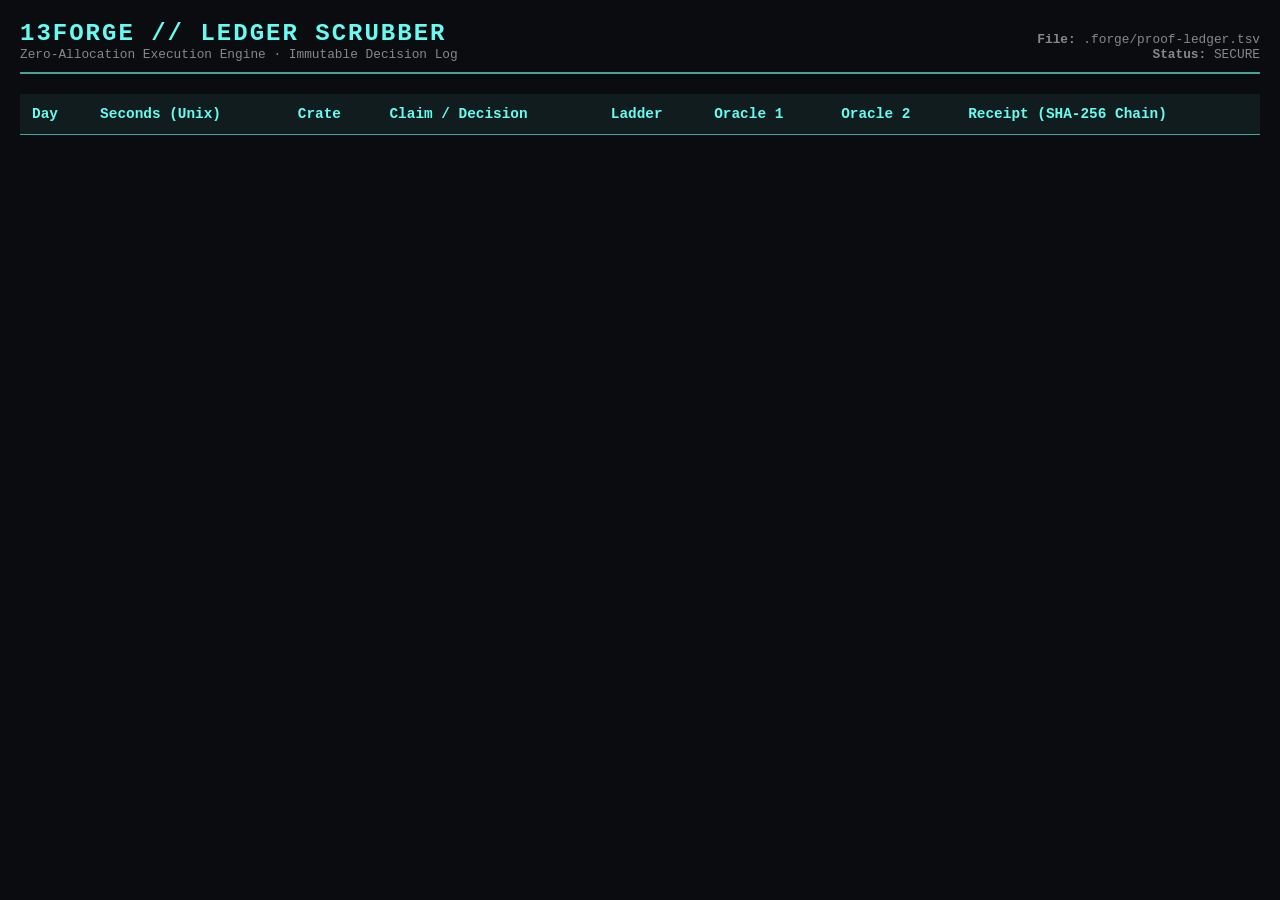
==== index.html @ 870ab133 "docs(ui): tune README for panel and add offline ledger scrubber" ====
<!DOCTYPE html>
<html lang="en">
<head>
    <meta charset="UTF-8">
    <meta name="viewport" content="width=device-width, initial-scale=1.0">
    <title>13forge - Decision Ledger Scrubber</title>
    <style>
        :root {
            --bg-color: #0b0c10;
            --text-color: #c5c6c7;
            --accent: #66fcf1;
            --accent-dark: #45a29e;
            --danger: #d63031;
            --success: #00b894;
            --font-mono: 'Courier New', Courier, monospace;
        }

        body {
            background-color: var(--bg-color);
            color: var(--text-color);
            font-family: var(--font-mono);
            margin: 0;
            padding: 20px;
        }

        .header {
            border-bottom: 2px solid var(--accent-dark);
            padding-bottom: 10px;
            margin-bottom: 20px;
            display: flex;
            justify-content: space-between;
            align-items: flex-end;
        }

        h1 {
            margin: 0;
            color: var(--accent);
            text-transform: uppercase;
            font-size: 1.5rem;
            letter-spacing: 2px;
        }

        .subtitle {
            font-size: 0.8rem;
            color: #888;
        }

        .ledger-container {
            width: 100%;
            overflow-x: auto;
        }

        table {
            width: 100%;
            border-collapse: collapse;
            font-size: 0.9rem;
        }

        th {
            text-align: left;
            padding: 12px;
            background-color: rgba(69, 162, 158, 0.1);
            color: var(--accent);
            border-bottom: 1px solid var(--accent-dark);
        }

        td {
            padding: 12px;
            border-bottom: 1px solid #1f2833;
        }

        tr:hover {
            background-color: rgba(102, 252, 241, 0.05);
            cursor: crosshair;
        }

        .badge-verified {
            background-color: rgba(0, 184, 148, 0.2);
            color: var(--success);
            padding: 2px 6px;
            border-radius: 3px;
            font-weight: bold;
        }

        .badge-proven {
            background-color: rgba(69, 162, 158, 0.2);
            color: var(--accent);
            padding: 2px 6px;
            border-radius: 3px;
            font-weight: bold;
        }
        
        .badge-unverified {
            background-color: rgba(214, 48, 49, 0.2);
            color: var(--danger);
            padding: 2px 6px;
            border-radius: 3px;
            font-weight: bold;
        }

        .panel {
            background-color: #111;
            border: 1px solid #333;
            padding: 15px;
            margin-top: 20px;
            display: none;
        }

        .panel h3 {
            margin-top: 0;
            color: var(--accent);
            border-bottom: 1px solid #333;
            padding-bottom: 5px;
        }

        pre {
            white-space: pre-wrap;
            word-wrap: break-word;
            color: #aaa;
        }
    </style>
</head>
<body>
    <div class="header">
        <div>
            <h1>13forge // Ledger Scrubber</h1>
            <div class="subtitle">Zero-Allocation Execution Engine &middot; Immutable Decision Log</div>
        </div>
        <div style="text-align: right; font-size: 0.8rem; color: #888;">
            <b>File:</b> .forge/proof-ledger.tsv<br>
            <b>Status:</b> SECURE
        </div>
    </div>

    <div class="ledger-container">
        <table id="ledgerTable">
            <thead>
                <tr>
                    <th>Day</th>
                    <th>Seconds (Unix)</th>
                    <th>Crate</th>
                    <th>Claim / Decision</th>
                    <th>Ladder</th>
                    <th>Oracle 1</th>
                    <th>Oracle 2</th>
                    <th>Receipt (SHA-256 Chain)</th>
                </tr>
            </thead>
            <tbody id="ledgerBody">
                <!-- Data populated by JS -->
            </tbody>
        </table>
    </div>

    <div class="panel" id="detailPanel">
        <h3>Receipt Inspector</h3>
        <p><strong>Crate:</strong> <span id="detCrate"></span></p>
        <p><strong>Claim:</strong> <span id="detClaim"></span></p>
        <p><strong>Receipt:</strong></p>
        <pre id="detReceipt"></pre>
    </div>

    <script>
        // Because of CORS restrictions when loading local files, we will embed the current state of proof-ledger.tsv
        // directly here for the offline demo. In a live environment, we would fetch('./.forge/proof-ledger.tsv').
        
        const rawTsvData = `day	secs	crate	claim	ladder	oracle_1	oracle_2	receipt
20698	1788311231	forge-daemon	account PA3FMNQT9WDW ACTIVE cash=100000 options_level=3	VERIFIED	REST Invoke-RestMethod /v2/account	alpaca.exe account get via alpaca_cli.rs bridge	live_smoke.rs run 2026-09-01 ~21:05 ET
20698	1788311231	forge-daemon	alpaca_cli.rs bridge spawn/refusal/env-injection correct	PROVEN	cargo test 15/15 green	-	alpaca_cli::tests 4/4 incl env-vars-never-argv
20698	1788311231	tools	alpaca.exe v0.0.14 binary integrity	VERIFIED	SHA256 7f4838887ac4218c...	alpacahq/cli published checksums.txt	Get-FileHash match, extracted only on match
20698	1788311231	forge-daemon	end-to-end daemon->subprocess->paper-API seam closed	PROVEN	live_smoke.rs ACCOUNT OK + CLOCK OK	-	single-oracle: one path exercised, second oracle = tomorrow's live order ack
20698	1788311958	sim	sim-loop tick: purity=46 pmy, condor_credit=$375.50	PROVEN	sim_today.rs over fresh chain pull	-	loop iteration, market closed
20698	1788312549	forge-gate	merkle_seal.rs ported (gemma-s13 s13.rs:642-765) + net-new fold; 77/77 green	PROVEN	cargo test 10 seal tests incl tamper-refusal	-	session_root=1d93d6df3e995c2ddc116d598e720c1f143ac26dc7d8fa7683a74a2863adf2d7
20698	1788313825	forge-gate	residue.rs Fredholm resolvent ported (forge-core-v3 resolvent.rs); D=T+F+R complete	PROVEN	cargo test 90/90 green incl conservative-boundary refusal	-	13 ported tests, PMY re-homed to market_purity::PERMYRIAD_SCALE
20698	1788313903	sim	sim-loop tick: purity=46 pmy, condor_credit=$375.50	PROVEN	sim_today.rs fresh pull	-	session_root=ba0426cc5569ef1d...
20698	1788314207	forge-daemon	dispatch.rs mleg order dispatch behind ALL gates; 22/22 green	PROVEN	cargo test incl refuse-before-spawn proofs	-	FINDING: simmed 29-wide condor trips own 2pct veto on 100k - strategy wing cap needed; mleg limit-price sign UNVERIFIED vs live API`;

        function parseTSV(tsv) {
            const lines = tsv.trim().split('\\n');
            const headers = lines[0].split('\\t');
            const data = [];
            for (let i = 1; i < lines.length; i++) {
                const values = lines[i].split('\\t');
                let row = {};
                for (let j = 0; j < headers.length; j++) {
                    row[headers[j]] = values[j];
                }
                data.push(row);
            }
            return data;
        }

        function getLadderBadge(ladder) {
            if (ladder === 'VERIFIED') return '<span class="badge-verified">VERIFIED</span>';
            if (ladder === 'PROVEN') return '<span class="badge-proven">PROVEN</span>';
            if (ladder === 'UNVERIFIED') return '<span class="badge-unverified">UNVERIFIED</span>';
            return ladder;
        }

        function populateTable() {
            const data = parseTSV(rawTsvData);
            const tbody = document.getElementById('ledgerBody');
            
            // Render rows in reverse chronological order (newest first)
            data.reverse().forEach((row, index) => {
                const tr = document.createElement('tr');
                tr.innerHTML = `
                    <td>\${row.day}</td>
                    <td>\${row.secs}</td>
                    <td style="color: var(--accent);">\${row.crate}</td>
                    <td>\${row.claim}</td>
                    <td>\${getLadderBadge(row.ladder)}</td>
                    <td><small>\${row.oracle_1}</small></td>
                    <td><small>\${row.oracle_2}</small></td>
                    <td><small style="color: #666;">\${row.receipt}</small></td>
                `;
                
                tr.addEventListener('click', () => {
                    document.getElementById('detailPanel').style.display = 'block';
                    document.getElementById('detCrate').innerText = row.crate;
                    document.getElementById('detClaim').innerText = row.claim;
                    document.getElementById('detReceipt').innerText = row.receipt + "\\n\\nOracle 1: " + row.oracle_1 + "\\nOracle 2: " + row.oracle_2;
                });
                
                tbody.appendChild(tr);
            });
        }

        window.onload = populateTable;
    </script>
</body>
</html>
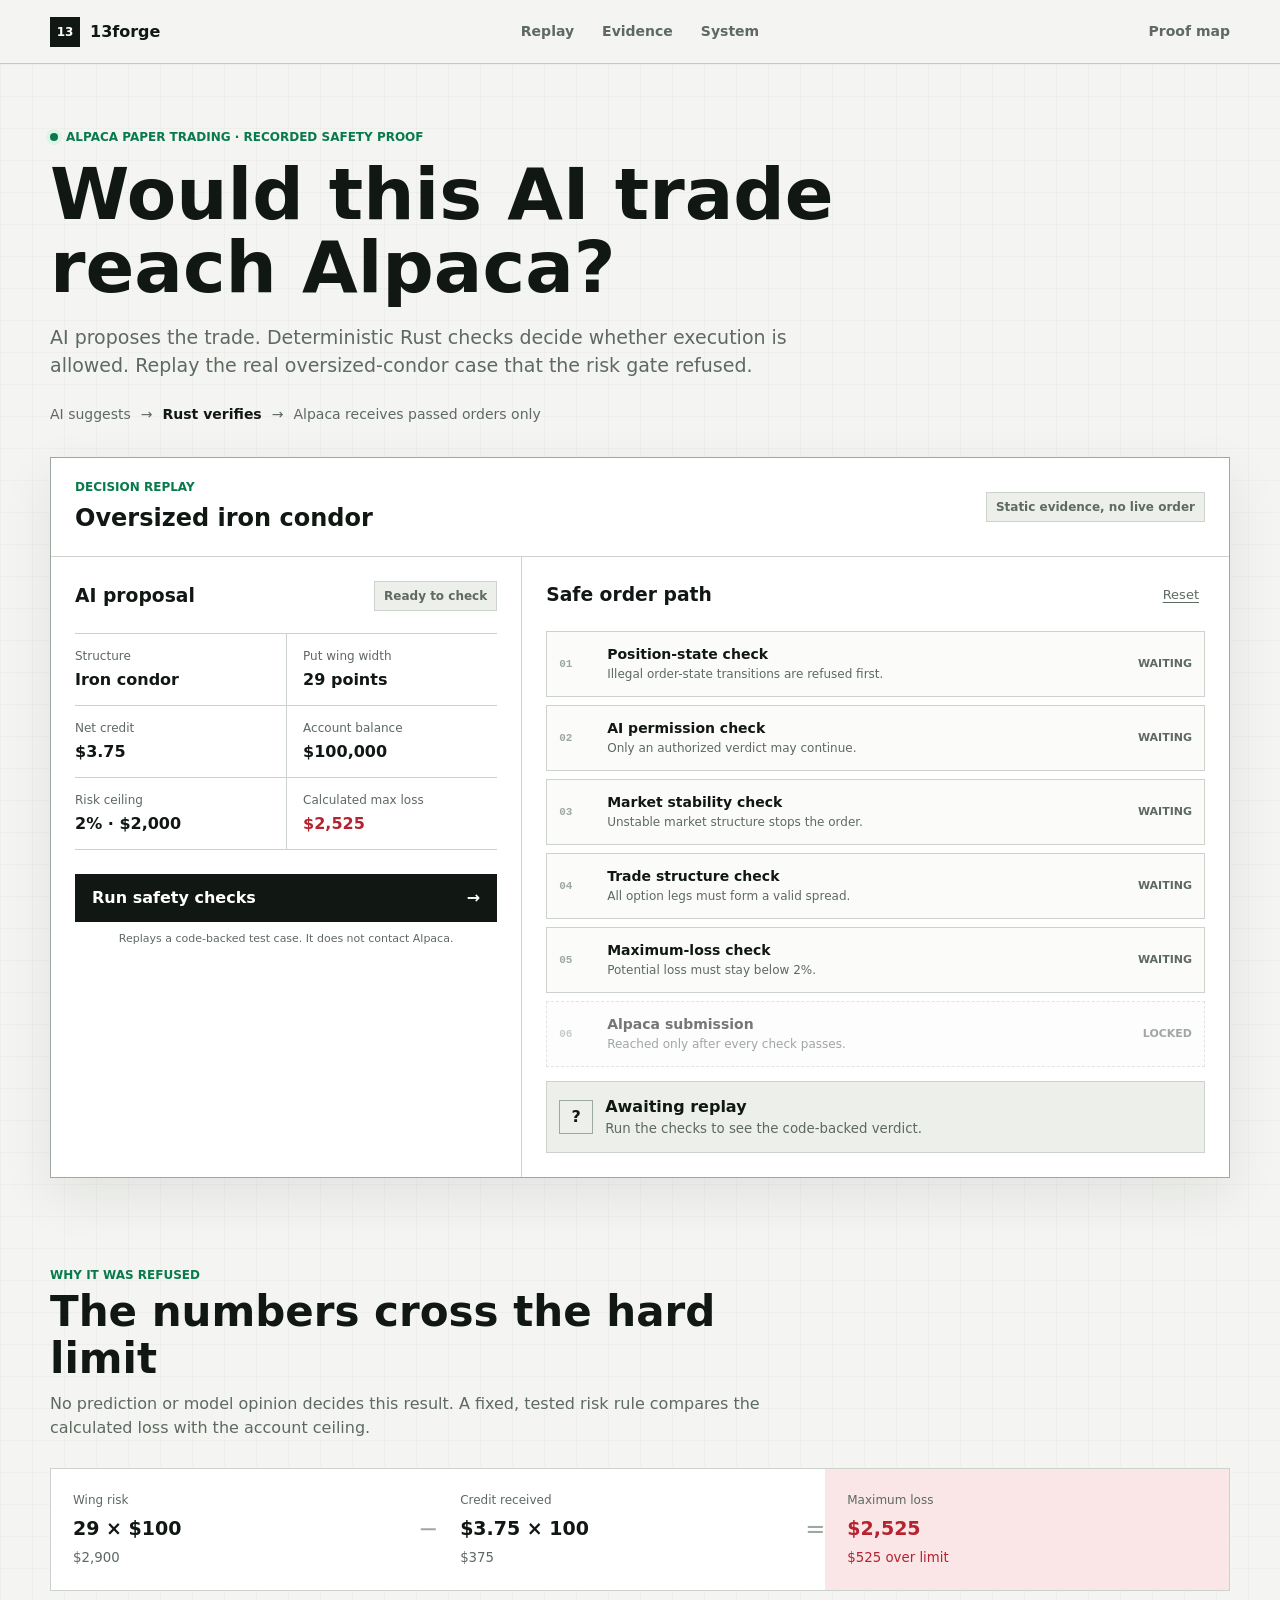
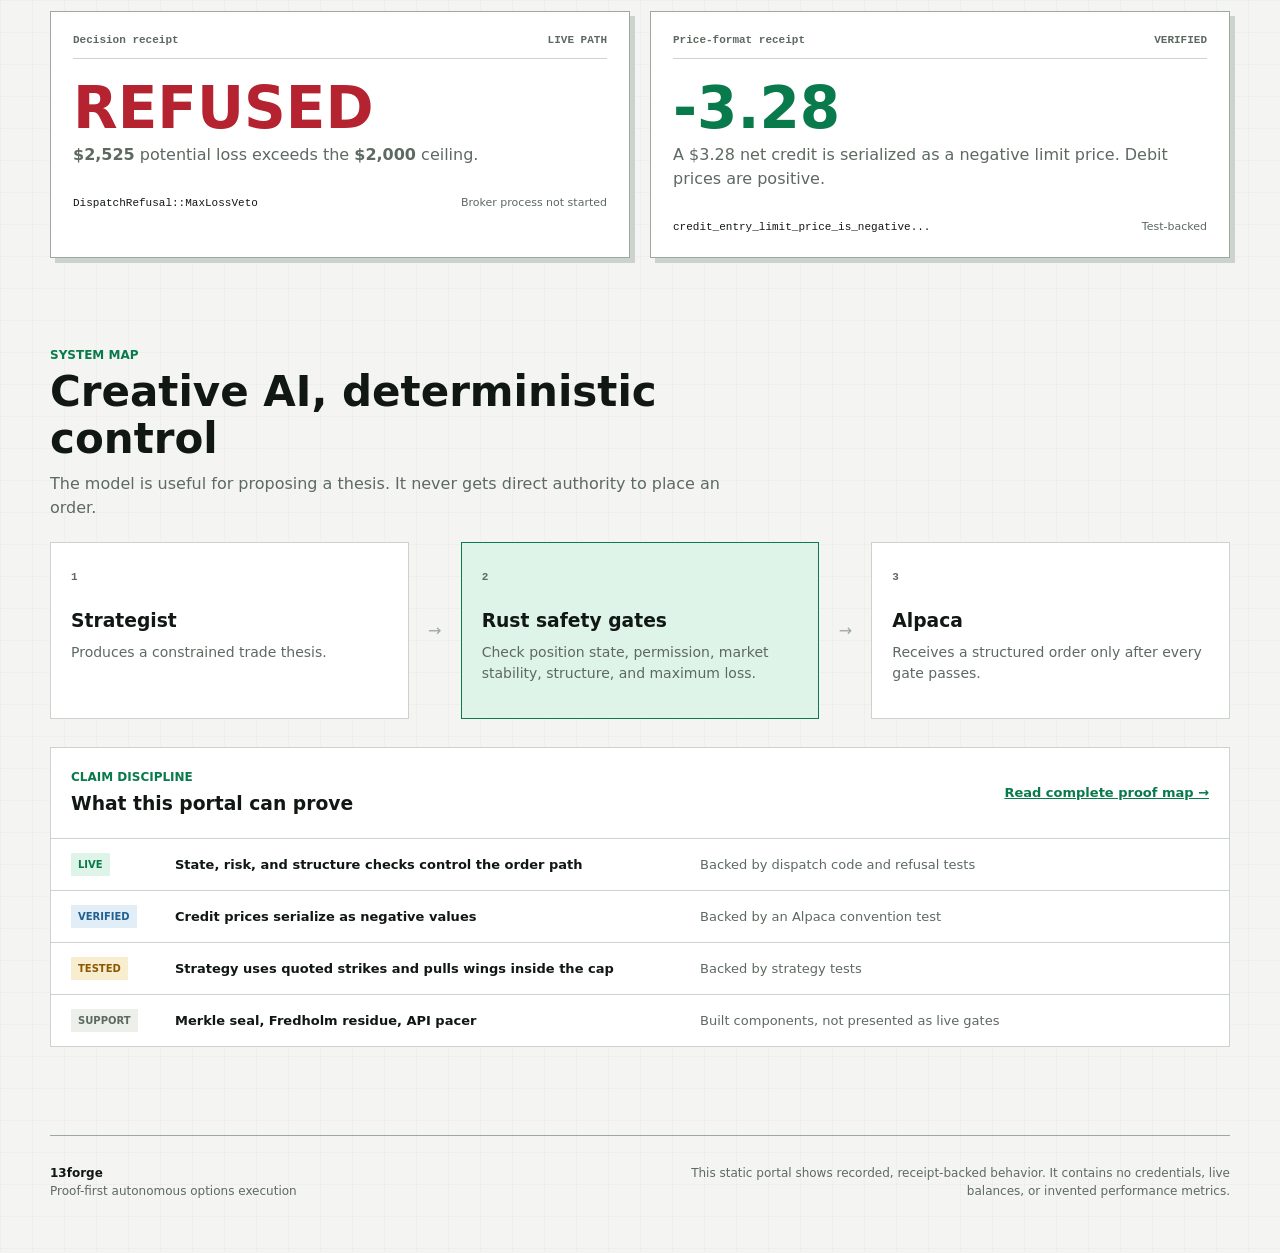
==== commit e23efa62: "feat(ui): align proof portal and submission story" ====
--- a/index.html
+++ b/index.html
@@ -1,232 +1,14 @@
-<!DOCTYPE html>
+<!doctype html>
 <html lang="en">
 <head>
-    <meta charset="UTF-8">
-    <meta name="viewport" content="width=device-width, initial-scale=1.0">
-    <title>13forge - Decision Ledger Scrubber</title>
-    <style>
-        :root {
-            --bg-color: #0b0c10;
-            --text-color: #c5c6c7;
-            --accent: #66fcf1;
-            --accent-dark: #45a29e;
-            --danger: #d63031;
-            --success: #00b894;
-            --font-mono: 'Courier New', Courier, monospace;
-        }
-
-        body {
-            background-color: var(--bg-color);
-            color: var(--text-color);
-            font-family: var(--font-mono);
-            margin: 0;
-            padding: 20px;
-        }
-
-        .header {
-            border-bottom: 2px solid var(--accent-dark);
-            padding-bottom: 10px;
-            margin-bottom: 20px;
-            display: flex;
-            justify-content: space-between;
-            align-items: flex-end;
-        }
-
-        h1 {
-            margin: 0;
-            color: var(--accent);
-            text-transform: uppercase;
-            font-size: 1.5rem;
-            letter-spacing: 2px;
-        }
-
-        .subtitle {
-            font-size: 0.8rem;
-            color: #888;
-        }
-
-        .ledger-container {
-            width: 100%;
-            overflow-x: auto;
-        }
-
-        table {
-            width: 100%;
-            border-collapse: collapse;
-            font-size: 0.9rem;
-        }
-
-        th {
-            text-align: left;
-            padding: 12px;
-            background-color: rgba(69, 162, 158, 0.1);
-            color: var(--accent);
-            border-bottom: 1px solid var(--accent-dark);
-        }
-
-        td {
-            padding: 12px;
-            border-bottom: 1px solid #1f2833;
-        }
-
-        tr:hover {
-            background-color: rgba(102, 252, 241, 0.05);
-            cursor: crosshair;
-        }
-
-        .badge-verified {
-            background-color: rgba(0, 184, 148, 0.2);
-            color: var(--success);
-            padding: 2px 6px;
-            border-radius: 3px;
-            font-weight: bold;
-        }
-
-        .badge-proven {
-            background-color: rgba(69, 162, 158, 0.2);
-            color: var(--accent);
-            padding: 2px 6px;
-            border-radius: 3px;
-            font-weight: bold;
-        }
-        
-        .badge-unverified {
-            background-color: rgba(214, 48, 49, 0.2);
-            color: var(--danger);
-            padding: 2px 6px;
-            border-radius: 3px;
-            font-weight: bold;
-        }
-
-        .panel {
-            background-color: #111;
-            border: 1px solid #333;
-            padding: 15px;
-            margin-top: 20px;
-            display: none;
-        }
-
-        .panel h3 {
-            margin-top: 0;
-            color: var(--accent);
-            border-bottom: 1px solid #333;
-            padding-bottom: 5px;
-        }
-
-        pre {
-            white-space: pre-wrap;
-            word-wrap: break-word;
-            color: #aaa;
-        }
-    </style>
+  <meta charset="utf-8">
+  <meta name="viewport" content="width=device-width, initial-scale=1">
+  <meta name="description" content="13forge proof portal for governed autonomous options execution on Alpaca paper trading.">
+  <meta http-equiv="refresh" content="0; url=./demo-portal/">
+  <link rel="canonical" href="./demo-portal/">
+  <title>13forge | Proof Portal</title>
 </head>
 <body>
-    <div class="header">
-        <div>
-            <h1>13forge // Ledger Scrubber</h1>
-            <div class="subtitle">Zero-Allocation Execution Engine &middot; Immutable Decision Log</div>
-        </div>
-        <div style="text-align: right; font-size: 0.8rem; color: #888;">
-            <b>File:</b> .forge/proof-ledger.tsv<br>
-            <b>Status:</b> SECURE
-        </div>
-    </div>
-
-    <div class="ledger-container">
-        <table id="ledgerTable">
-            <thead>
-                <tr>
-                    <th>Day</th>
-                    <th>Seconds (Unix)</th>
-                    <th>Crate</th>
-                    <th>Claim / Decision</th>
-                    <th>Ladder</th>
-                    <th>Oracle 1</th>
-                    <th>Oracle 2</th>
-                    <th>Receipt (SHA-256 Chain)</th>
-                </tr>
-            </thead>
-            <tbody id="ledgerBody">
-                <!-- Data populated by JS -->
-            </tbody>
-        </table>
-    </div>
-
-    <div class="panel" id="detailPanel">
-        <h3>Receipt Inspector</h3>
-        <p><strong>Crate:</strong> <span id="detCrate"></span></p>
-        <p><strong>Claim:</strong> <span id="detClaim"></span></p>
-        <p><strong>Receipt:</strong></p>
-        <pre id="detReceipt"></pre>
-    </div>
-
-    <script>
-        // Because of CORS restrictions when loading local files, we will embed the current state of proof-ledger.tsv
-        // directly here for the offline demo. In a live environment, we would fetch('./.forge/proof-ledger.tsv').
-        
-        const rawTsvData = `day	secs	crate	claim	ladder	oracle_1	oracle_2	receipt
-20698	1788311231	forge-daemon	account PA3FMNQT9WDW ACTIVE cash=100000 options_level=3	VERIFIED	REST Invoke-RestMethod /v2/account	alpaca.exe account get via alpaca_cli.rs bridge	live_smoke.rs run 2026-09-01 ~21:05 ET
-20698	1788311231	forge-daemon	alpaca_cli.rs bridge spawn/refusal/env-injection correct	PROVEN	cargo test 15/15 green	-	alpaca_cli::tests 4/4 incl env-vars-never-argv
-20698	1788311231	tools	alpaca.exe v0.0.14 binary integrity	VERIFIED	SHA256 7f4838887ac4218c...	alpacahq/cli published checksums.txt	Get-FileHash match, extracted only on match
-20698	1788311231	forge-daemon	end-to-end daemon->subprocess->paper-API seam closed	PROVEN	live_smoke.rs ACCOUNT OK + CLOCK OK	-	single-oracle: one path exercised, second oracle = tomorrow's live order ack
-20698	1788311958	sim	sim-loop tick: purity=46 pmy, condor_credit=$375.50	PROVEN	sim_today.rs over fresh chain pull	-	loop iteration, market closed
-20698	1788312549	forge-gate	merkle_seal.rs ported (gemma-s13 s13.rs:642-765) + net-new fold; 77/77 green	PROVEN	cargo test 10 seal tests incl tamper-refusal	-	session_root=1d93d6df3e995c2ddc116d598e720c1f143ac26dc7d8fa7683a74a2863adf2d7
-20698	1788313825	forge-gate	residue.rs Fredholm resolvent ported (forge-core-v3 resolvent.rs); D=T+F+R complete	PROVEN	cargo test 90/90 green incl conservative-boundary refusal	-	13 ported tests, PMY re-homed to market_purity::PERMYRIAD_SCALE
-20698	1788313903	sim	sim-loop tick: purity=46 pmy, condor_credit=$375.50	PROVEN	sim_today.rs fresh pull	-	session_root=ba0426cc5569ef1d...
-20698	1788314207	forge-daemon	dispatch.rs mleg order dispatch behind ALL gates; 22/22 green	PROVEN	cargo test incl refuse-before-spawn proofs	-	FINDING: simmed 29-wide condor trips own 2pct veto on 100k - strategy wing cap needed; mleg limit-price sign UNVERIFIED vs live API`;
-
-        function parseTSV(tsv) {
-            const lines = tsv.trim().split('\\n');
-            const headers = lines[0].split('\\t');
-            const data = [];
-            for (let i = 1; i < lines.length; i++) {
-                const values = lines[i].split('\\t');
-                let row = {};
-                for (let j = 0; j < headers.length; j++) {
-                    row[headers[j]] = values[j];
-                }
-                data.push(row);
-            }
-            return data;
-        }
-
-        function getLadderBadge(ladder) {
-            if (ladder === 'VERIFIED') return '<span class="badge-verified">VERIFIED</span>';
-            if (ladder === 'PROVEN') return '<span class="badge-proven">PROVEN</span>';
-            if (ladder === 'UNVERIFIED') return '<span class="badge-unverified">UNVERIFIED</span>';
-            return ladder;
-        }
-
-        function populateTable() {
-            const data = parseTSV(rawTsvData);
-            const tbody = document.getElementById('ledgerBody');
-            
-            // Render rows in reverse chronological order (newest first)
-            data.reverse().forEach((row, index) => {
-                const tr = document.createElement('tr');
-                tr.innerHTML = `
-                    <td>\${row.day}</td>
-                    <td>\${row.secs}</td>
-                    <td style="color: var(--accent);">\${row.crate}</td>
-                    <td>\${row.claim}</td>
-                    <td>\${getLadderBadge(row.ladder)}</td>
-                    <td><small>\${row.oracle_1}</small></td>
-                    <td><small>\${row.oracle_2}</small></td>
-                    <td><small style="color: #666;">\${row.receipt}</small></td>
-                `;
-                
-                tr.addEventListener('click', () => {
-                    document.getElementById('detailPanel').style.display = 'block';
-                    document.getElementById('detCrate').innerText = row.crate;
-                    document.getElementById('detClaim').innerText = row.claim;
-                    document.getElementById('detReceipt').innerText = row.receipt + "\\n\\nOracle 1: " + row.oracle_1 + "\\nOracle 2: " + row.oracle_2;
-                });
-                
-                tbody.appendChild(tr);
-            });
-        }
-
-        window.onload = populateTable;
-    </script>
+  <p>Opening the <a href="./demo-portal/">13forge proof portal</a>...</p>
 </body>
 </html>
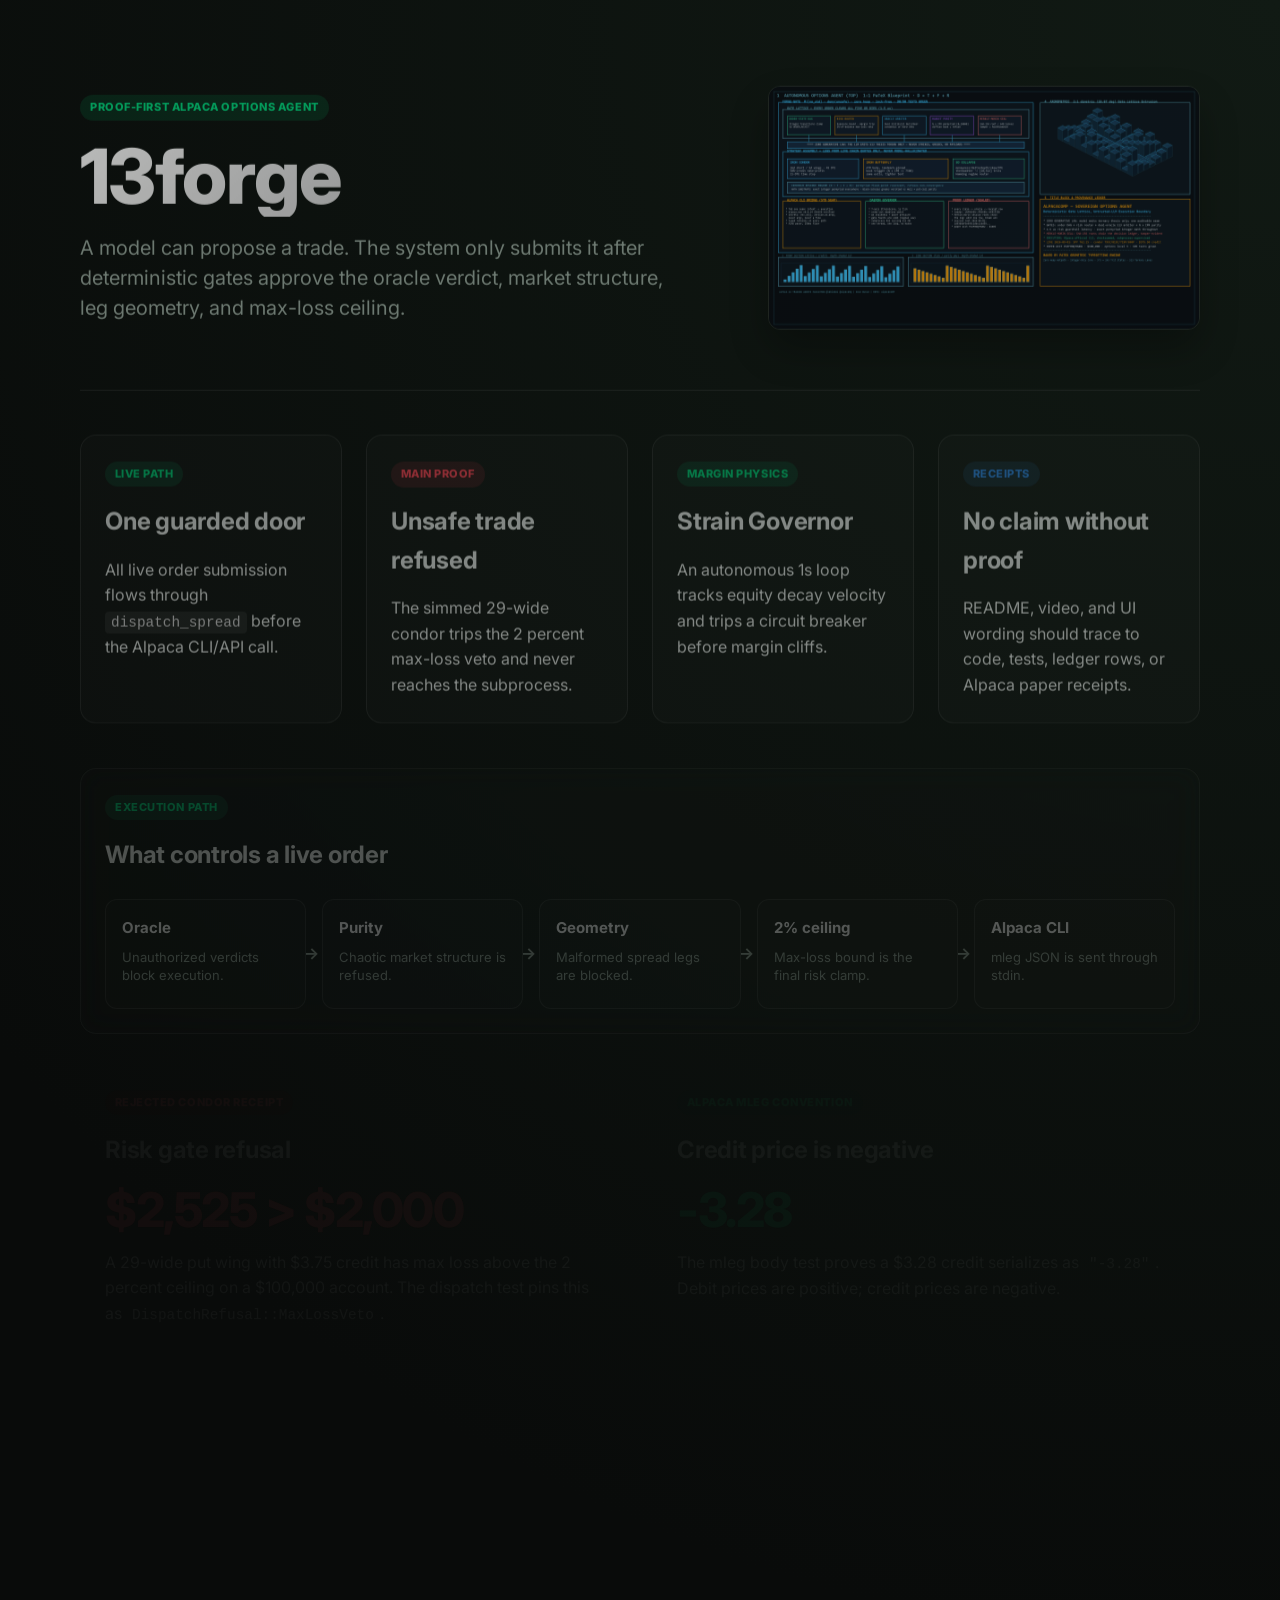
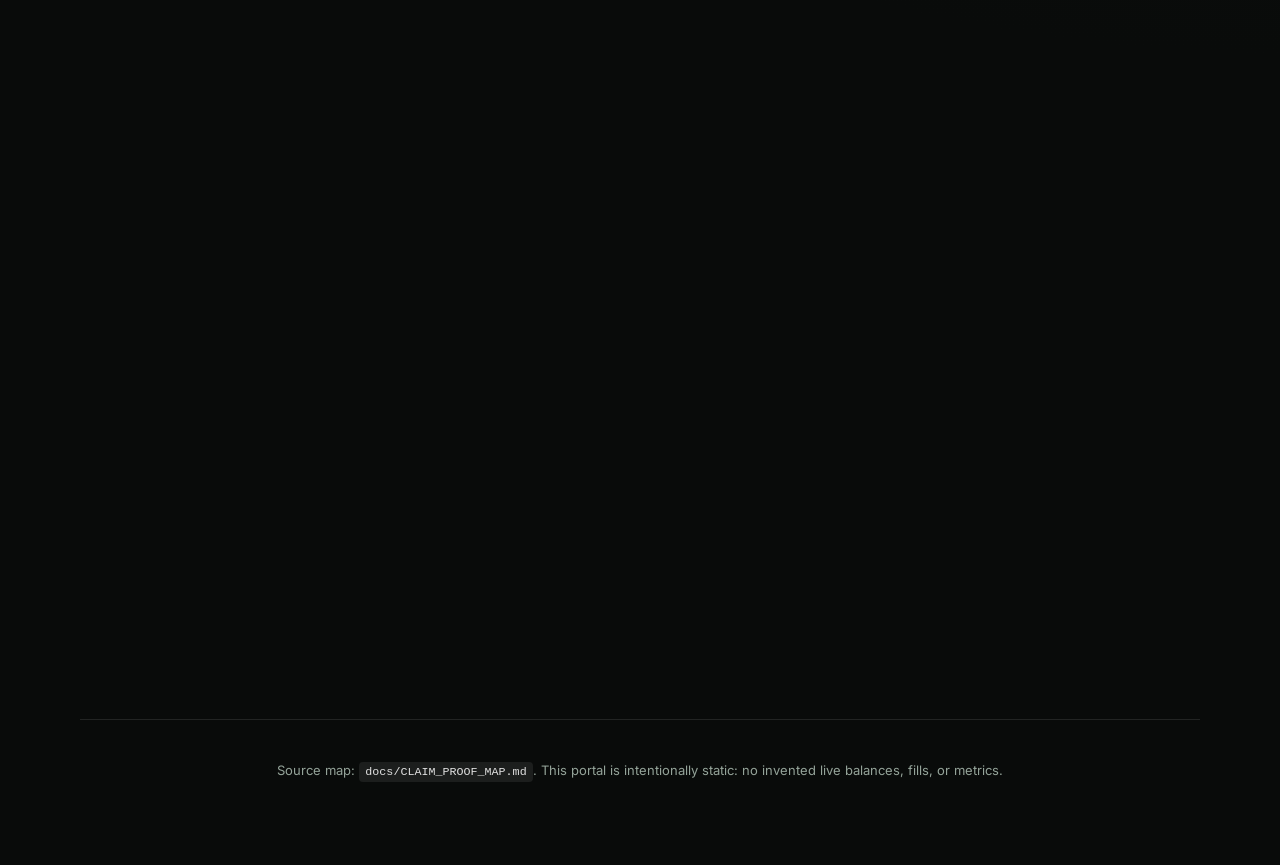
==== commit 8fda993f: "chore(ui): keep root redirect network clean" ====
--- a/index.html
+++ b/index.html
@@ -5,6 +5,7 @@
   <meta name="viewport" content="width=device-width, initial-scale=1">
   <meta name="description" content="13forge proof portal for governed autonomous options execution on Alpaca paper trading.">
   <meta http-equiv="refresh" content="0; url=./demo-portal/">
+  <link rel="icon" href="data:,">
   <link rel="canonical" href="./demo-portal/">
   <title>13forge | Proof Portal</title>
 </head>
